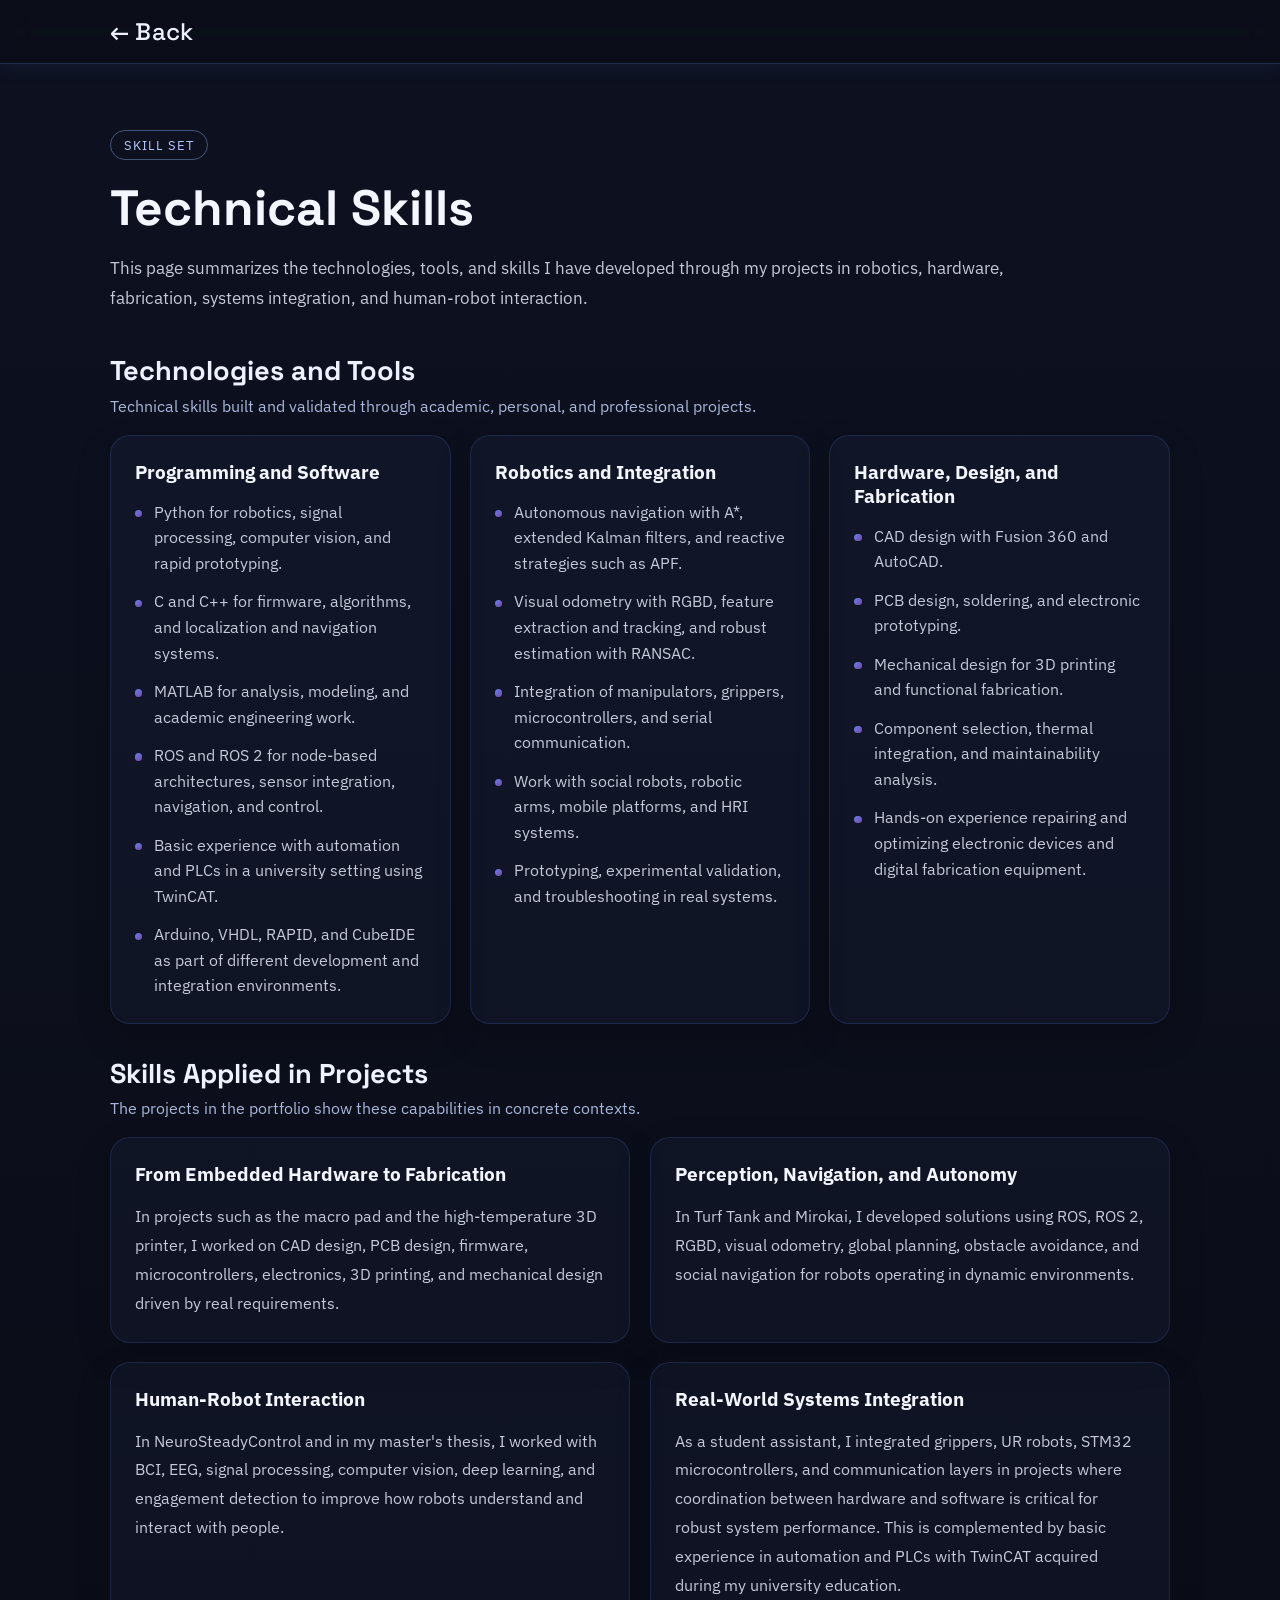
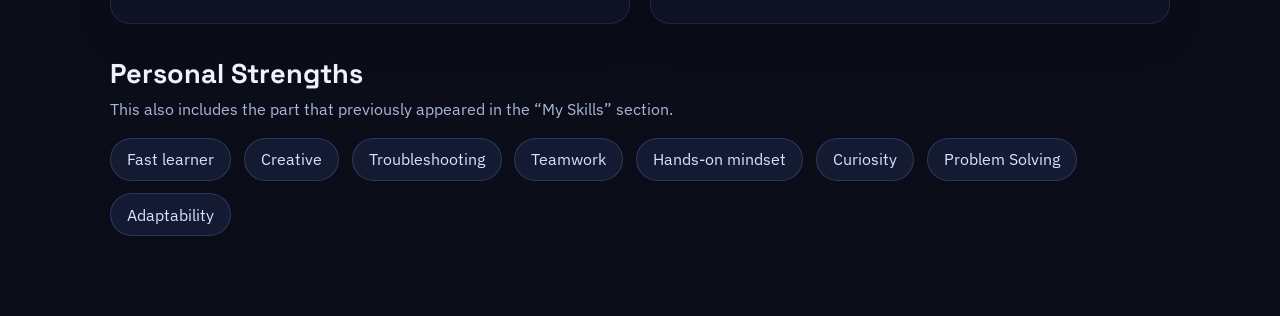
==== conocimientos-tecnicos.html @ 9f920ae0 "Primer commit Portfolio" ====
<!DOCTYPE html>
<html lang="en">
<head>
    <meta charset="UTF-8">
    <meta name="viewport" content="width=device-width, initial-scale=1.0">
    <title>Technical Skills — My Portfolio</title>
    <link rel="preconnect" href="https://fonts.googleapis.com">
    <link rel="preconnect" href="https://fonts.gstatic.com" crossorigin>
    <link href="https://fonts.googleapis.com/css2?family=Space+Grotesk:wght@400;500;700&family=IBM+Plex+Sans:wght@400;500;600&display=swap" rel="stylesheet">
    <link rel="stylesheet" href="style.css">
</head>
<body class="cv-page">
    <nav class="navbar">
        <div class="container">
            <div class="logo"><a class="cv-back" href="index.html">← Back</a></div>
        </div>
    </nav>
    <main class="subpage-main">
        <section class="subpage-hero">
            <p class="cv-kicker">Skill Set</p>
            <h1>Technical Skills</h1>
            <p class="subpage-lead">This page summarizes the technologies, tools, and skills I have developed through my projects in robotics, hardware, fabrication, systems integration, and human-robot interaction.</p>
        </section>

        <section class="info-section">
            <div class="info-section-heading">
                <h2>Technologies and Tools</h2>
                <p>Technical skills built and validated through academic, personal, and professional projects.</p>
            </div>
            <div class="info-grid info-grid-3">
                <article class="info-card">
                    <h3>Programming and Software</h3>
                    <ul class="info-list">
                        <li>Python for robotics, signal processing, computer vision, and rapid prototyping.</li>
                        <li>C and C++ for firmware, algorithms, and localization and navigation systems.</li>
                        <li>MATLAB for analysis, modeling, and academic engineering work.</li>
                        <li>ROS and ROS 2 for node-based architectures, sensor integration, navigation, and control.</li>
                        <li>Basic experience with automation and PLCs in a university setting using TwinCAT.</li>
                        <li>Arduino, VHDL, RAPID, and CubeIDE as part of different development and integration environments.</li>
                    </ul>
                </article>

                <article class="info-card">
                    <h3>Robotics and Integration</h3>
                    <ul class="info-list">
                        <li>Autonomous navigation with A*, extended Kalman filters, and reactive strategies such as APF.</li>
                        <li>Visual odometry with RGBD, feature extraction and tracking, and robust estimation with RANSAC.</li>
                        <li>Integration of manipulators, grippers, microcontrollers, and serial communication.</li>
                        <li>Work with social robots, robotic arms, mobile platforms, and HRI systems.</li>
                        <li>Prototyping, experimental validation, and troubleshooting in real systems.</li>
                    </ul>
                </article>

                <article class="info-card">
                    <h3>Hardware, Design, and Fabrication</h3>
                    <ul class="info-list">
                        <li>CAD design with Fusion 360 and AutoCAD.</li>
                        <li>PCB design, soldering, and electronic prototyping.</li>
                        <li>Mechanical design for 3D printing and functional fabrication.</li>
                        <li>Component selection, thermal integration, and maintainability analysis.</li>
                        <li>Hands-on experience repairing and optimizing electronic devices and digital fabrication equipment.</li>
                    </ul>
                </article>
            </div>
        </section>

        <section class="info-section">
            <div class="info-section-heading">
                <h2>Skills Applied in Projects</h2>
                <p>The projects in the portfolio show these capabilities in concrete contexts.</p>
            </div>
            <div class="info-grid info-grid-2">
                <article class="info-card">
                    <h3>From Embedded Hardware to Fabrication</h3>
                    <p>In projects such as the macro pad and the high-temperature 3D printer, I worked on CAD design, PCB design, firmware, microcontrollers, electronics, 3D printing, and mechanical design driven by real requirements.</p>
                </article>
                <article class="info-card">
                    <h3>Perception, Navigation, and Autonomy</h3>
                    <p>In Turf Tank and Mirokai, I developed solutions using ROS, ROS 2, RGBD, visual odometry, global planning, obstacle avoidance, and social navigation for robots operating in dynamic environments.</p>
                </article>
                <article class="info-card">
                    <h3>Human-Robot Interaction</h3>
                    <p>In NeuroSteadyControl and in my master's thesis, I worked with BCI, EEG, signal processing, computer vision, deep learning, and engagement detection to improve how robots understand and interact with people.</p>
                </article>
                <article class="info-card">
                    <h3>Real-World Systems Integration</h3>
                    <p>As a student assistant, I integrated grippers, UR robots, STM32 microcontrollers, and communication layers in projects where coordination between hardware and software is critical for robust system performance. This is complemented by basic experience in automation and PLCs with TwinCAT acquired during my university education.</p>
                </article>
            </div>
        </section>

        <section class="info-section">
            <div class="info-section-heading">
                <h2>Personal Strengths</h2>
                <p>This also includes the part that previously appeared in the “My Skills” section.</p>
            </div>
            <div class="tag-cloud">
                <span>Fast learner</span>
                <span>Creative</span>
                <span>Troubleshooting</span>
                <span>Teamwork</span>
                <span>Hands-on mindset</span>
                <span>Curiosity</span>
                <span>Problem Solving</span>
                <span>Adaptability</span>
            </div>
        </section>
    </main>
</body>
</html>
---- style.css ----
* {
    margin: 0;
    padding: 0;
    box-sizing: border-box;
}

body {
    font-family: 'Segoe UI', Tahoma, Geneva, Verdana, sans-serif;
    background: #0f0f1e;
    color: #fff;
    overflow-x: hidden;
}

.container {
    max-width: 1200px;
    margin: 0 auto;
    padding: 0 20px;
}

/* Fondo animado con olas */
.wave-background {
    position: fixed;
    top: 0;
    left: 0;
    width: 100%;
    height: 100%;
    z-index: -1;
    background: #0f0f1e;
}

.waves {
    width: 100%;
    height: 100%;
    position: absolute;
    top: 0;
    left: 0;
}

.wave-group {
    opacity: 0.9;
}

.wave-line {
    fill: none;
    stroke: #667eea;
    stroke-width: 1.2;
    stroke-linecap: round;
    filter: drop-shadow(0 0 3px rgba(102, 126, 234, 0.6));
    /* animation handled by inline SVG <animate> to keep endpoints fixed */
    animation: none;
    transform-origin: center;
}

.wave-line:nth-child(odd) {
    stroke: #667eea;
}

.wave-line:nth-child(even) {
    stroke: #764ba2;
}

@keyframes waveOscillate {
    0%, 100% {
        transform: translateY(0px) scaleY(1);
    }
    12.5% {
        transform: translateY(-16px) scaleY(0.96);
    }
    25% {
        transform: translateY(-24px) scaleY(0.92);
    }
    37.5% {
        transform: translateY(-16px) scaleY(0.96);
    }
    50% {
        transform: translateY(0px) scaleY(1);
    }
    62.5% {
        transform: translateY(16px) scaleY(1.04);
    }
    75% {
        transform: translateY(24px) scaleY(1.08);
    }
    87.5% {
        transform: translateY(16px) scaleY(1.04);
    }
}

/* Navegación */
.navbar {
    position: fixed;
    top: 0;
    width: 100%;
    background: rgba(15, 15, 30, 0.7);
    backdrop-filter: blur(15px);
    z-index: 1000;
    box-shadow: 0 2px 20px rgba(102, 126, 234, 0.1);
    border-bottom: 1px solid rgba(102, 126, 234, 0.1);
}

.navbar .container {
    display: flex;
    justify-content: space-between;
    align-items: center;
    padding: 1rem 20px;
}

.logo {
    font-size: 1.5rem;
    font-weight: bold;
    position: relative;
    display: flex;
    align-items: center;
    gap: 10px;
}

.logo-text {
    background: linear-gradient(135deg, #667eea 0%, #764ba2 100%);
    -webkit-background-clip: text;
    -webkit-text-fill-color: transparent;
}

.logo-animation {
    width: 20px;
    height: 20px;
    border: 2px solid #667eea;
    border-radius: 50%;
    animation: spinLogo 3s linear infinite;
}

@keyframes spinLogo {
    0% {
        transform: rotate(0deg);
        border-color: #667eea;
    }
    50% {
        border-color: #764ba2;
    }
    100% {
        transform: rotate(360deg);
        border-color: #667eea;
    }
}

.nav-links {
    display: flex;
    list-style: none;
    gap: 2rem;
}

.nav-links a {
    color: #fff;
    text-decoration: none;
    transition: all 0.3s ease;
    position: relative;
    font-size: 0.95rem;
}

.nav-links a:hover {
    color: #667eea;
}

.nav-links a::after {
    content: '';
    position: absolute;
    bottom: -5px;
    left: 0;
    width: 0;
    height: 2px;
    background: linear-gradient(135deg, #667eea 0%, #764ba2 100%);
    transition: width 0.3s ease;
}

.nav-links a:hover::after {
    width: 100%;
}

/* Sección Hero */
.hero {
    margin-top: 80px;
    min-height: 100vh;
    display: flex;
    flex-direction: column;
    align-items: center;
    justify-content: center;
    background: transparent;
    position: relative;
    overflow: hidden;
}

.hero-shapes {
    position: absolute;
    width: 100%;
    height: 100%;
    z-index: 0;
    display: none;
}

.shape {
    position: absolute;
    border: 2px solid rgba(102, 126, 234, 0.2);
}

.shape-1 {
    width: 300px;
    height: 300px;
    border-radius: 50%;
    top: 10%;
    left: 5%;
    animation: moveShape1 8s ease-in-out infinite;
}

.shape-2 {
    width: 200px;
    height: 200px;
    border-radius: 30%;
    top: 60%;
    right: 10%;
    animation: moveShape2 10s ease-in-out infinite;
}

.shape-3 {
    width: 250px;
    height: 250px;
    border-radius: 60%;
    bottom: 10%;
    left: 50%;
    animation: moveShape3 12s ease-in-out infinite;
}

@keyframes moveShape1 {
    0%, 100% { transform: translate(0, 0); }
    50% { transform: translate(50px, -50px); }
}

@keyframes moveShape2 {
    0%, 100% { transform: translate(0, 0); }
    50% { transform: translate(-50px, 50px); }
}

@keyframes moveShape3 {
    0%, 100% { transform: translate(0, 0); }
    50% { transform: translate(50px, 50px); }
}

.hero-content {
    text-align: center;
    z-index: 2;
    position: relative;
}

.title-wrapper {
    margin-bottom: 2rem;
    perspective: 1000px;
}

.hero-title {
    font-size: 4rem;
    font-weight: 900;
    margin-bottom: 1rem;
    text-shadow: 0 10px 40px rgba(102, 126, 234, 0.3);
    letter-spacing: 3px;
}

.letter {
    display: inline-block;
    animation: letterBounce 2.0s ease infinite;
}

.letter:nth-child(1) { animation-delay: 0s; }
.letter:nth-child(2) { animation-delay: 0.1s; }
.letter:nth-child(3) { animation-delay: 0.2s; }
.letter:nth-child(4) { animation-delay: 0.3s; }
.letter:nth-child(5) { animation-delay: 0.4s; }
.letter:nth-child(6) { animation-delay: 0.5s; }
.letter:nth-child(7) { animation-delay: 0.6s; }
.letter:nth-child(8) { animation-delay: 0.7s; }
.letter:nth-child(9) { animation-delay: 0.8s; }
.letter:nth-child(10) { animation-delay: 0.9s; }
.letter:nth-child(11) { animation-delay: 1.0s; }
.letter:nth-child(12) { animation-delay: 1.1s; }
.letter:nth-child(13) { animation-delay: 1.2s; }
.letter:nth-child(14) { animation-delay: 1.3s; }
.letter:nth-child(15) { animation-delay: 1.4s; }
.letter:nth-child(16) { animation-delay: 1.5s; }
.letter:nth-child(17) { animation-delay: 1.6s; }
.letter:nth-child(18) { animation-delay: 1.7s; }
.letter:nth-child(19) { animation-delay: 1.8s; }
.letter:nth-child(20) { animation-delay: 1.9s; }
.letter:nth-child(21) { animation-delay: 2.0s; }
.letter:nth-child(22) { animation-delay: 2.1s; }
.letter:nth-child(23) { animation-delay: 2.2s; }
.letter:nth-child(24) { animation-delay: 2.3s; }
.letter:nth-child(25) { animation-delay: 2.4s; }
@keyframes letterBounce {
    0%, 100% { transform: translateY(0); color: #667eea; }
    50% { transform: translateY(-20px); color: #764ba2; }
}

.hero-subtitle {
    font-size: 1.5rem;
    color: #bbb;
    margin-bottom: 3rem;
    animation: fadeInScale 0.8s ease 0.3s both;
}

@keyframes fadeInScale {
    from {
        opacity: 0;
        transform: scale(0.8);
    }
    to {
        opacity: 1;
        transform: scale(1);
    }
}

.cta-buttons {
    display: flex;
    gap: 1rem;
    justify-content: center;
    flex-wrap: wrap;
    animation: fadeInScale 0.8s ease 0.5s both;
}

.btn-primary {
    padding: 14px 45px;
    font-size: 1rem;
    background: linear-gradient(135deg, #667eea 0%, #764ba2 100%);
    color: #fff;
    border: none;
    border-radius: 50px;
    cursor: pointer;
    font-weight: bold;
    transition: all 0.3s ease;
    box-shadow: 0 5px 20px rgba(102, 126, 234, 0.4);
}

.btn-primary:hover {
    transform: translateY(-3px);
    box-shadow: 0 10px 40px rgba(102, 126, 234, 0.6);
}

.btn-primary:active {
    transform: translateY(-1px);
}

.btn-secondary {
    padding: 14px 45px;
    font-size: 1rem;
    background: transparent;
    color: #667eea;
    border: 2px solid #667eea;
    border-radius: 50px;
    cursor: pointer;
    font-weight: bold;
    transition: all 0.3s ease;
}

.btn-secondary:hover {
    background: rgba(102, 126, 234, 0.1);
    transform: translateY(-3px);
    box-shadow: 0 10px 40px rgba(102, 126, 234, 0.3);
}

.scroll-indicator {
    position: absolute;
    bottom: 30px;
    left: 50%;
    transform: translateX(-50%);
    z-index: 2;
}

.mouse {
    width: 26px;
    height: 40px;
    border: 2px solid #667eea;
    border-radius: 13px;
    position: relative;
    animation: scroll 1.5s infinite;
}

.mouse::after {
    content: '';
    position: absolute;
    top: 8px;
    left: 50%;
    width: 2px;
    height: 8px;
    background: #667eea;
    border-radius: 1px;
    animation: scrollDot 1.5s infinite;
    transform: translateX(-50%);
}

@keyframes scroll {
    0%, 100% { transform: translateX(-50%) translateY(0); opacity: 1; }
    50% { opacity: 0.5; }
}

@keyframes scrollDot {
    0%, 100% { transform: translateX(-50%) translateY(0); opacity: 0; }
    50% { opacity: 1; }
}

/* Sección Habilidades */
.skills {
    padding: 100px 0;
    background: transparent;
    position: relative;
}

.section-title {
    text-align: center;
    font-size: 2.5rem;
    margin-bottom: 4rem;
    background: linear-gradient(135deg, #667eea 0%, #764ba2 100%);
    -webkit-background-clip: text;
    -webkit-text-fill-color: transparent;
    animation: fadeInDown 0.8s ease;
}

@keyframes fadeInDown {
    from {
        opacity: 0;
        transform: translateY(-30px);
    }
    to {
        opacity: 1;
        transform: translateY(0);
    }
}

.skills-grid {
    display: grid;
    grid-template-columns: repeat(auto-fit, minmax(250px, 1fr));
    gap: 2rem;
}

.skill-card {
    background: rgba(102, 126, 234, 0.05);
    border: 1px solid rgba(102, 126, 234, 0.2);
    padding: 2rem;
    border-radius: 15px;
    text-align: center;
    transition: all 0.3s ease;
    cursor: pointer;
    position: relative;
    overflow: hidden;
}

.skill-card::before {
    content: '';
    position: absolute;
    top: -50%;
    left: -50%;
    width: 200%;
    height: 200%;
    background: linear-gradient(45deg, transparent, rgba(102, 126, 234, 0.1), transparent);
    animation: shimmer 3s infinite;
}

@keyframes shimmer {
    0% { transform: translate(-100%, -100%) rotate(45deg); }
    100% { transform: translate(100%, 100%) rotate(45deg); }
}

.skill-card:hover {
    transform: translateY(-10px);
    background: rgba(102, 126, 234, 0.15);
    border-color: rgba(102, 126, 234, 0.5);
    box-shadow: 0 15px 40px rgba(102, 126, 234, 0.2);
}

.skill-icon {
    font-size: 3rem;
    margin-bottom: 1rem;
    animation: iconBounce 2s ease-in-out infinite;
}

.skill-card:nth-child(1) .skill-icon { animation-delay: 0s; }
.skill-card:nth-child(2) .skill-icon { animation-delay: 0.2s; }
.skill-card:nth-child(3) .skill-icon { animation-delay: 0.4s; }
.skill-card:nth-child(4) .skill-icon { animation-delay: 0.6s; }
.skill-card:nth-child(5) .skill-icon { animation-delay: 0.8s; }
.skill-card:nth-child(6) .skill-icon { animation-delay: 1s; }
.skill-card:nth-child(7) .skill-icon { animation-delay: 1.2s; }
.skill-card:nth-child(8) .skill-icon { animation-delay: 1.4s; }

@keyframes iconBounce {
    0%, 100% { transform: translateY(0); }
    50% { transform: translateY(-10px); }
}

.skill-card h3 {
    font-size: 1.3rem;
    margin-bottom: 1rem;
}

.skill-bar {
    width: 100%;
    height: 8px;
    background: rgba(102, 126, 234, 0.1);
    border-radius: 10px;
    overflow: hidden;
    margin-bottom: 0.5rem;
}

.skill-progress {
    height: 100%;
    background: linear-gradient(90deg, #667eea 0%, #764ba2 100%);
    border-radius: 10px;
    animation: fillProgress 1.5s ease-out forwards;
}

@keyframes fillProgress {
    from { width: 0 !important; }
}

.skill-card p {
    color: #bbb;
    font-size: 0.9rem;
}

/* Sección Proyectos */
.projects {
    padding: 100px 0;
    background: transparent;
}

.projects-grid {
    display: grid;
    grid-template-columns: repeat(auto-fit, minmax(300px, 1fr));
    gap: 2rem;
}

.project-card {
    border-radius: 15px;
    overflow: hidden;
    cursor: pointer;
    transition: all 0.3s ease;
    box-shadow: 0 5px 20px rgba(0, 0, 0, 0.5);
    position: relative;
    height: 350px;
    display: flex;
    flex-direction: column;
    animation: slideUp 0.8s ease;
}

.project-card-1 { animation-delay: 0s; }
.project-card-2 { animation-delay: 0.2s; }
.project-card-3 { animation-delay: 0.4s; }

@keyframes slideUp {
    from {
        opacity: 0;
        transform: translateY(30px);
    }
    to {
        opacity: 1;
        transform: translateY(0);
    }
}

.project-card:hover {
    transform: scale(1.05);
    box-shadow: 0 15px 40px rgba(102, 126, 234, 0.3);
}

.project-image {
    width: 100%;
    height: 200px;
    transition: all 0.3s ease;
    filter: brightness(0.8);
}

.project-card:hover .project-image {
    filter: brightness(1.2);
}

.project-overlay {
    padding: 1.5rem;
    background: linear-gradient(135deg, rgba(15, 15, 30, 0.95), rgba(15, 15, 30, 0.8));
    flex: 1;
    display: flex;
    flex-direction: column;
    justify-content: flex-end;
    opacity: 0;
    transition: all 0.3s ease;
}

.project-card:hover .project-overlay {
    opacity: 1;
}

.project-overlay h3 {
    font-size: 1.3rem;
    margin-bottom: 0.5rem;
}

.project-overlay p {
    color: #bbb;
    margin-bottom: 1rem;
    font-size: 0.9rem;
}

.project-link {
    color: #667eea;
    text-decoration: none;
    font-weight: bold;
    transition: all 0.3s ease;
    display: inline-block;
}

.project-link:hover {
    transform: translateX(5px);
    color: #764ba2;
}

/* Sección Videos */
.videos {
    padding: 100px 0;
    background: transparent;
}

.videos-grid {
    display: grid;
    grid-template-columns: repeat(auto-fit, minmax(300px, 1fr));
    gap: 2rem;
}

/* Styles for "Más sobre mí" 2x2 grid */
.more-grid {
    display: grid;
    grid-template-columns: repeat(2, 1fr);
    gap: 2rem;
    align-items: stretch;
}

.more-card {
    display: block;
    background: rgba(102, 126, 234, 0.04);
    border: 1px solid rgba(102, 126, 234, 0.12);
    border-radius: 12px;
    overflow: hidden;
    text-decoration: none;
    color: inherit;
    transition: transform 0.25s ease, box-shadow 0.25s ease;
}

.more-card:hover {
    transform: translateY(-8px);
    box-shadow: 0 15px 40px rgba(102, 126, 234, 0.15);
}

.more-card h3 {
    padding: 1rem;
    font-size: 1.1rem;
}

.section-note {
    margin-top: 0.8rem;
    color: #bbb;
    font-size: 0.95rem;
}

.video-card {
    background: rgba(102, 126, 234, 0.05);
    border: 1px solid rgba(102, 126, 234, 0.2);
    border-radius: 15px;
    overflow: hidden;
    transition: all 0.3s ease;
    cursor: pointer;
}

.video-card:hover {
    transform: translateY(-10px);
    border-color: rgba(102, 126, 234, 0.6);
    box-shadow: 0 15px 40px rgba(102, 126, 234, 0.2);
}

.video-container {
    position: relative;
    width: 100%;
    padding-bottom: 56.25%;
    background: #000;
    overflow: hidden;
    border-radius: 15px;
}

.video-container video {
    position: absolute;
    top: 0;
    left: 0;
    width: 100%;
    height: 100%;
    object-fit: cover;
}

.video-overlay {
    position: absolute;
    top: 0;
    left: 0;
    width: 100%;
    height: 100%;
    background: rgba(0, 0, 0, 0.4);
    display: flex;
    align-items: center;
    justify-content: center;
    opacity: 0;
    transition: all 0.3s ease;
}

.video-card:hover .video-overlay {
    opacity: 1;
}

.play-icon {
    width: 60px;
    height: 60px;
    background: linear-gradient(135deg, #667eea 0%, #764ba2 100%);
    border-radius: 50%;
    display: flex;
    align-items: center;
    justify-content: center;
    font-size: 1.5rem;
    animation: pulse 1.5s ease-in-out infinite;
}

@keyframes pulse {
    0%, 100% { transform: scale(1); }
    50% { transform: scale(1.2); }
}

.video-card h3 {
    padding: 1.5rem 1.5rem 0.5rem;
    font-size: 1.2rem;
}

.video-card p {
    padding: 0 1.5rem 1.5rem;
    color: #bbb;
    font-size: 0.9rem;
}

/* Sección Estadísticas */
.stats {
    padding: 80px 0;
    background: transparent;
    position: relative;
    overflow: hidden;
}

.stats .container {
    display: grid;
    grid-template-columns: repeat(auto-fit, minmax(200px, 1fr));
    gap: 2rem;
}

.stat-item {
    text-align: center;
    animation: fadeInUp 0.8s ease;
}

.stat-number {
    font-size: 3.5rem;
    font-weight: 900;
    margin-bottom: 0.5rem;
    color: #fff;
    text-shadow: 0 5px 15px rgba(0, 0, 0, 0.2);
}

.stat-item p {
    font-size: 1.1rem;
    color: rgba(255, 255, 255, 0.9);
}

/* Sección Contacto */
.contact {
    padding: 100px 0;
    background: transparent;
}

.contact-content {
    display: grid;
    grid-template-columns: 1fr 1fr;
    gap: 4rem;
    align-items: center;
}

.contact-form {
    display: flex;
    flex-direction: column;
    gap: 1.5rem;
}

.form-group {
    position: relative;
}

.form-group input,
.form-group textarea {
    width: 100%;
    padding: 15px;
    border: none;
    border-bottom: 2px solid rgba(102, 126, 234, 0.3);
    background: transparent;
    color: #fff;
    font-family: inherit;
    font-size: 1rem;
    transition: all 0.3s ease;
}

.form-group input::placeholder,
.form-group textarea::placeholder {
    color: #666;
}

.form-group input:focus,
.form-group textarea:focus {
    outline: none;
    border-bottom-color: #667eea;
    background: rgba(102, 126, 234, 0.05);
}

.form-border {
    position: absolute;
    bottom: -2px;
    left: 0;
    width: 0;
    height: 2px;
    background: linear-gradient(90deg, #667eea 0%, #764ba2 100%);
    transition: width 0.3s ease;
}

.form-group input:focus ~ .form-border,
.form-group textarea:focus ~ .form-border {
    width: 100%;
}

.contact-form button {
    margin-top: 1rem;
}

.contact-info {
    display: flex;
    flex-direction: column;
    gap: 2rem;
}

.info-item {
    display: flex;
    align-items: center;
    gap: 1rem;
    animation: slideInRight 0.8s ease;
}

@keyframes slideInRight {
    from {
        opacity: 0;
        transform: translateX(30px);
    }
    to {
        opacity: 1;
        transform: translateX(0);
    }
}

.info-icon {
    font-size: 2rem;
    width: 50px;
    height: 50px;
    display: flex;
    align-items: center;
    justify-content: center;
    background: rgba(102, 126, 234, 0.1);
    border-radius: 50%;
}

.contact-info p {
    color: #bbb;
}

.social-links {
    display: flex;
    gap: 1rem;
    margin-top: 1rem;
}

.social-icon {
    width: 50px;
    height: 50px;
    display: flex;
    align-items: center;
    justify-content: center;
    background: rgba(102, 126, 234, 0.1);
    border: 1px solid rgba(102, 126, 234, 0.3);
    border-radius: 50%;
    color: #667eea;
    text-decoration: none;
    font-size: 1.2rem;
    transition: all 0.3s ease;
    cursor: pointer;
}

.social-icon:hover {
    background: rgba(102, 126, 234, 0.2);
    border-color: #667eea;
    transform: translateY(-5px);
    box-shadow: 0 5px 15px rgba(102, 126, 234, 0.2);
}

/* CV Page */
.cv-page {
    font-family: 'IBM Plex Sans', 'Segoe UI', Tahoma, Geneva, Verdana, sans-serif;
    min-height: 100vh;
    background:
        radial-gradient(1200px 500px at -10% -20%, rgba(84, 129, 255, 0.22), transparent 65%),
        radial-gradient(1000px 600px at 110% 120%, rgba(118, 75, 162, 0.2), transparent 70%),
        linear-gradient(180deg, #0d1120 0%, #0a0d17 100%);
}

.cv-page .navbar {
    background: rgba(10, 13, 23, 0.7);
    border-bottom: 1px solid rgba(125, 164, 255, 0.2);
}

.cv-page .container {
    max-width: 1100px;
}

.cv-back {
    color: #eef2ff;
    text-decoration: none;
    font-family: 'Space Grotesk', sans-serif;
    font-weight: 500;
    letter-spacing: 0.01em;
    transition: color 0.25s ease;
}

.cv-back:hover {
    color: #9ab6ff;
}

.cv-main {
    max-width: 1100px;
    margin: 0 auto;
    padding: 130px 20px 70px;
}

.cv-hero {
    margin-bottom: 2rem;
    padding: 1.5rem 0;
    animation: fadeInDown 0.7s ease;
}

.cv-kicker {
    display: inline-block;
    padding: 0.35rem 0.8rem;
    border: 1px solid rgba(154, 182, 255, 0.4);
    border-radius: 999px;
    color: #b7c9ff;
    font-size: 0.82rem;
    margin-bottom: 1rem;
    text-transform: uppercase;
    letter-spacing: 0.08em;
}

.cv-hero h1 {
    font-family: 'Space Grotesk', sans-serif;
    font-size: clamp(2rem, 5vw, 3.2rem);
    font-weight: 700;
    color: #f4f7ff;
    line-height: 1.1;
    margin-bottom: 0.8rem;
}

.cv-role {
    color: #b5bfd8;
    font-size: clamp(1rem, 2.5vw, 1.2rem);
    max-width: 820px;
}

.cv-tags {
    display: flex;
    flex-wrap: wrap;
    gap: 0.6rem;
    margin-top: 1.2rem;
}

.cv-tags span {
    font-size: 0.86rem;
    color: #d4ddff;
    background: rgba(104, 143, 255, 0.15);
    border: 1px solid rgba(125, 164, 255, 0.25);
    padding: 0.35rem 0.75rem;
    border-radius: 999px;
}

.cv-grid {
    display: grid;
    grid-template-columns: repeat(2, minmax(0, 1fr));
    gap: 1.2rem;
}

.cv-card {
    background: linear-gradient(165deg, rgba(17, 24, 44, 0.94), rgba(9, 13, 24, 0.94));
    border: 1px solid rgba(125, 164, 255, 0.18);
    border-radius: 16px;
    padding: 1.35rem;
    box-shadow: 0 14px 30px rgba(4, 7, 16, 0.35);
    animation: slideUp 0.6s ease;
}

.cv-card-wide {
    grid-column: 1 / -1;
}

.cv-card h2 {
    font-family: 'Space Grotesk', sans-serif;
    color: #e7eeff;
    font-size: 1.25rem;
    margin-bottom: 0.95rem;
}

.cv-card p {
    color: #c2cadf;
    line-height: 1.65;
}

.cv-item + .cv-item {
    margin-top: 1.1rem;
    padding-top: 1rem;
    border-top: 1px dashed rgba(129, 162, 244, 0.25);
}

.cv-item-head {
    display: flex;
    justify-content: space-between;
    gap: 1rem;
    align-items: baseline;
    margin-bottom: 0.4rem;
}

.cv-item-head h3 {
    color: #f1f5ff;
    font-size: 1rem;
    font-weight: 600;
}

.cv-item-head p {
    color: #97aadb;
    font-size: 0.9rem;
    white-space: nowrap;
}

.cv-list {
    list-style: none;
    display: grid;
    gap: 0.7rem;
}

.cv-list li {
    color: #c6cee3;
    padding-left: 1.1rem;
    position: relative;
    line-height: 1.45;
}

.cv-list li::before {
    content: '';
    position: absolute;
    left: 0;
    top: 0.62rem;
    width: 0.48rem;
    height: 0.48rem;
    border-radius: 50%;
    background: linear-gradient(135deg, #7da4ff, #8a6adf);
}

.cv-contact-list li::before {
    background: linear-gradient(135deg, #5fe6c0, #6aa0ff);
}

.portfolio-intro {
    display: grid;
    grid-template-columns: minmax(0, 1.4fr) minmax(280px, 0.9fr);
    gap: 2rem;
    align-items: stretch;
}

.portfolio-copy,
.portfolio-panel,
.info-card,
.cv-download-card {
    background: rgba(102, 126, 234, 0.05);
    border: 1px solid rgba(102, 126, 234, 0.18);
    border-radius: 20px;
    box-shadow: 0 14px 35px rgba(0, 0, 0, 0.18);
}

.portfolio-copy {
    padding: 2rem;
}

.portfolio-copy p + p {
    margin-top: 1rem;
}

.portfolio-copy p,
.portfolio-panel p,
.subpage-lead,
.info-card p,
.timeline-item p,
.cv-download-card p {
    color: #c4c8d8;
    line-height: 1.8;
}

.portfolio-panel {
    padding: 2rem;
}

.portfolio-panel h3,
.info-card h2,
.info-card h3,
.timeline-item h3,
.cv-download-card h2 {
    color: #f4f6ff;
    margin-bottom: 1rem;
}

.portfolio-list,
.info-list {
    list-style: none;
    display: grid;
    gap: 0.8rem;
}

.portfolio-list li,
.info-list li {
    position: relative;
    padding-left: 1.2rem;
    color: #c4c8d8;
    line-height: 1.6;
}

.portfolio-list li::before,
.info-list li::before {
    content: '';
    position: absolute;
    left: 0;
    top: 0.65rem;
    width: 0.45rem;
    height: 0.45rem;
    border-radius: 50%;
    background: linear-gradient(135deg, #667eea, #764ba2);
}

.portfolio-links {
    display: flex;
    flex-wrap: wrap;
    gap: 0.8rem;
    margin-top: 1.5rem;
}

.portfolio-links a,
.tag-cloud span {
    display: inline-flex;
    align-items: center;
    justify-content: center;
    min-height: 42px;
    padding: 0.65rem 1rem;
    border-radius: 999px;
    text-decoration: none;
    color: #d8e1ff;
    background: rgba(102, 126, 234, 0.12);
    border: 1px solid rgba(125, 164, 255, 0.22);
    transition: transform 0.25s ease, background 0.25s ease, border-color 0.25s ease;
}

.portfolio-links a:hover,
.tag-cloud span:hover {
    transform: translateY(-3px);
    background: rgba(102, 126, 234, 0.2);
    border-color: rgba(125, 164, 255, 0.45);
}

.subpage-main {
    max-width: 1100px;
    margin: 0 auto;
    padding: 130px 20px 80px;
}

.subpage-hero {
    margin-bottom: 2.5rem;
}

.subpage-hero h1 {
    font-family: 'Space Grotesk', sans-serif;
    font-size: clamp(2rem, 5vw, 3.1rem);
    margin-bottom: 0.9rem;
    color: #f4f7ff;
}

.subpage-lead {
    max-width: 900px;
    font-size: 1.04rem;
}

.info-section + .info-section {
    margin-top: 2rem;
}

.info-section-heading {
    margin-bottom: 1.2rem;
}

.info-section-heading h2 {
    font-family: 'Space Grotesk', sans-serif;
    color: #eef2ff;
    font-size: 1.7rem;
    margin-bottom: 0.45rem;
}

.info-section-heading p,
.cv-download-label,
.timeline-year,
.cv-download-help {
    color: #aab6d9;
}

.info-grid {
    display: grid;
    gap: 1.2rem;
}

.info-grid-3 {
    grid-template-columns: repeat(3, minmax(0, 1fr));
}

.info-grid-2,
.profile-grid {
    grid-template-columns: repeat(2, minmax(0, 1fr));
}

.info-card {
    padding: 1.5rem;
}

.profile-grid {
    display: grid;
    gap: 1.2rem;
    margin-bottom: 2rem;
}

.profile-card-wide {
    grid-column: 1 / -1;
}

.timeline-list {
    display: grid;
    gap: 1rem;
}

.timeline-item {
    display: grid;
    grid-template-columns: 140px 1fr;
    gap: 1rem;
    padding: 1.4rem 1.5rem;
    background: rgba(102, 126, 234, 0.05);
    border: 1px solid rgba(102, 126, 234, 0.16);
    border-radius: 18px;
}

.timeline-year,
.cv-download-label {
    font-size: 0.85rem;
    text-transform: uppercase;
    letter-spacing: 0.08em;
}

.tag-cloud {
    display: flex;
    flex-wrap: wrap;
    gap: 0.8rem;
}

.cv-download-card {
    display: grid;
    grid-template-columns: minmax(0, 1.5fr) minmax(240px, 0.9fr);
    gap: 1.2rem;
    padding: 1.5rem;
    margin-bottom: 1.5rem;
}

.cv-download-actions {
    display: flex;
    flex-direction: column;
    justify-content: center;
    gap: 0.9rem;
}

.btn-disabled {
    pointer-events: none;
    opacity: 0.7;
    text-align: center;
}

.cv-pdf-viewer {
    grid-column: 1 / -1;
    min-height: 720px;
    border: 1px solid rgba(125, 164, 255, 0.18);
    border-radius: 16px;
    overflow: hidden;
    background: rgba(6, 9, 18, 0.75);
}

.cv-pdf-viewer object {
    width: 100%;
    min-height: 720px;
    display: block;
    background: #ffffff;
}

.cv-pdf-viewer p {
    padding: 1.5rem;
}

.cv-pdf-viewer a {
    color: #9ab6ff;
}

/* Footer */
.footer {
    background: #000;
    padding: 2rem;
    text-align: center;
    color: #666;
    border-top: 1px solid rgba(102, 126, 234, 0.2);
    position: relative;
    overflow: hidden;
}

.footer-content {
    position: relative;
    z-index: 2;
}

.floating-shapes {
    position: absolute;
    top: 0;
    left: 0;
    width: 100%;
    height: 100%;
    z-index: 1;
}

.float-shape {
    position: absolute;
    width: 50px;
    height: 50px;
    border: 1px solid rgba(102, 126, 234, 0.2);
    border-radius: 50%;
    animation: floatAround 6s ease-in-out infinite;
}

.float-shape:nth-child(1) {
    left: 10%;
    top: 50%;
    animation-delay: 0s;
}

.float-shape:nth-child(2) {
    left: 50%;
    top: 30%;
    width: 30px;
    height: 30px;
    animation-delay: 1s;
}

.float-shape:nth-child(3) {
    left: 80%;
    top: 60%;
    width: 40px;
    height: 40px;
    animation-delay: 2s;
}

@keyframes floatAround {
    0%, 100% { transform: translate(0, 0); }
    25% { transform: translate(20px, -20px); }
    50% { transform: translate(0, 20px); }
    75% { transform: translate(-20px, -20px); }
}

/* Responsive */
@media (max-width: 768px) {
    .hero-title {
        font-size: 2rem;
    }

    .nav-links {
        gap: 1rem;
        font-size: 0.8rem;
    }

    .section-title {
        font-size: 1.8rem;
    }

    .cta-buttons {
        flex-direction: column;
    }

    .btn-primary,
    .btn-secondary {
        width: 100%;
    }

    .contact-content {
        grid-template-columns: 1fr;
        gap: 2rem;
    }

    .more-grid {
        grid-template-columns: 1fr;
    }

    .portfolio-intro,
    .info-grid-3,
    .info-grid-2,
    .profile-grid,
    .cv-download-card,
    .timeline-item {
        grid-template-columns: 1fr;
    }

    .cv-main {
        padding-top: 108px;
    }

    .subpage-main {
        padding-top: 108px;
    }

    .cv-pdf-viewer,
    .cv-pdf-viewer object {
        min-height: 520px;
    }

    .cv-grid {
        grid-template-columns: 1fr;
    }

    .cv-card-wide {
        grid-column: auto;
    }

    .cv-item-head {
        flex-direction: column;
        gap: 0.35rem;
    }

    .cv-item-head p {
        white-space: normal;
    }
}
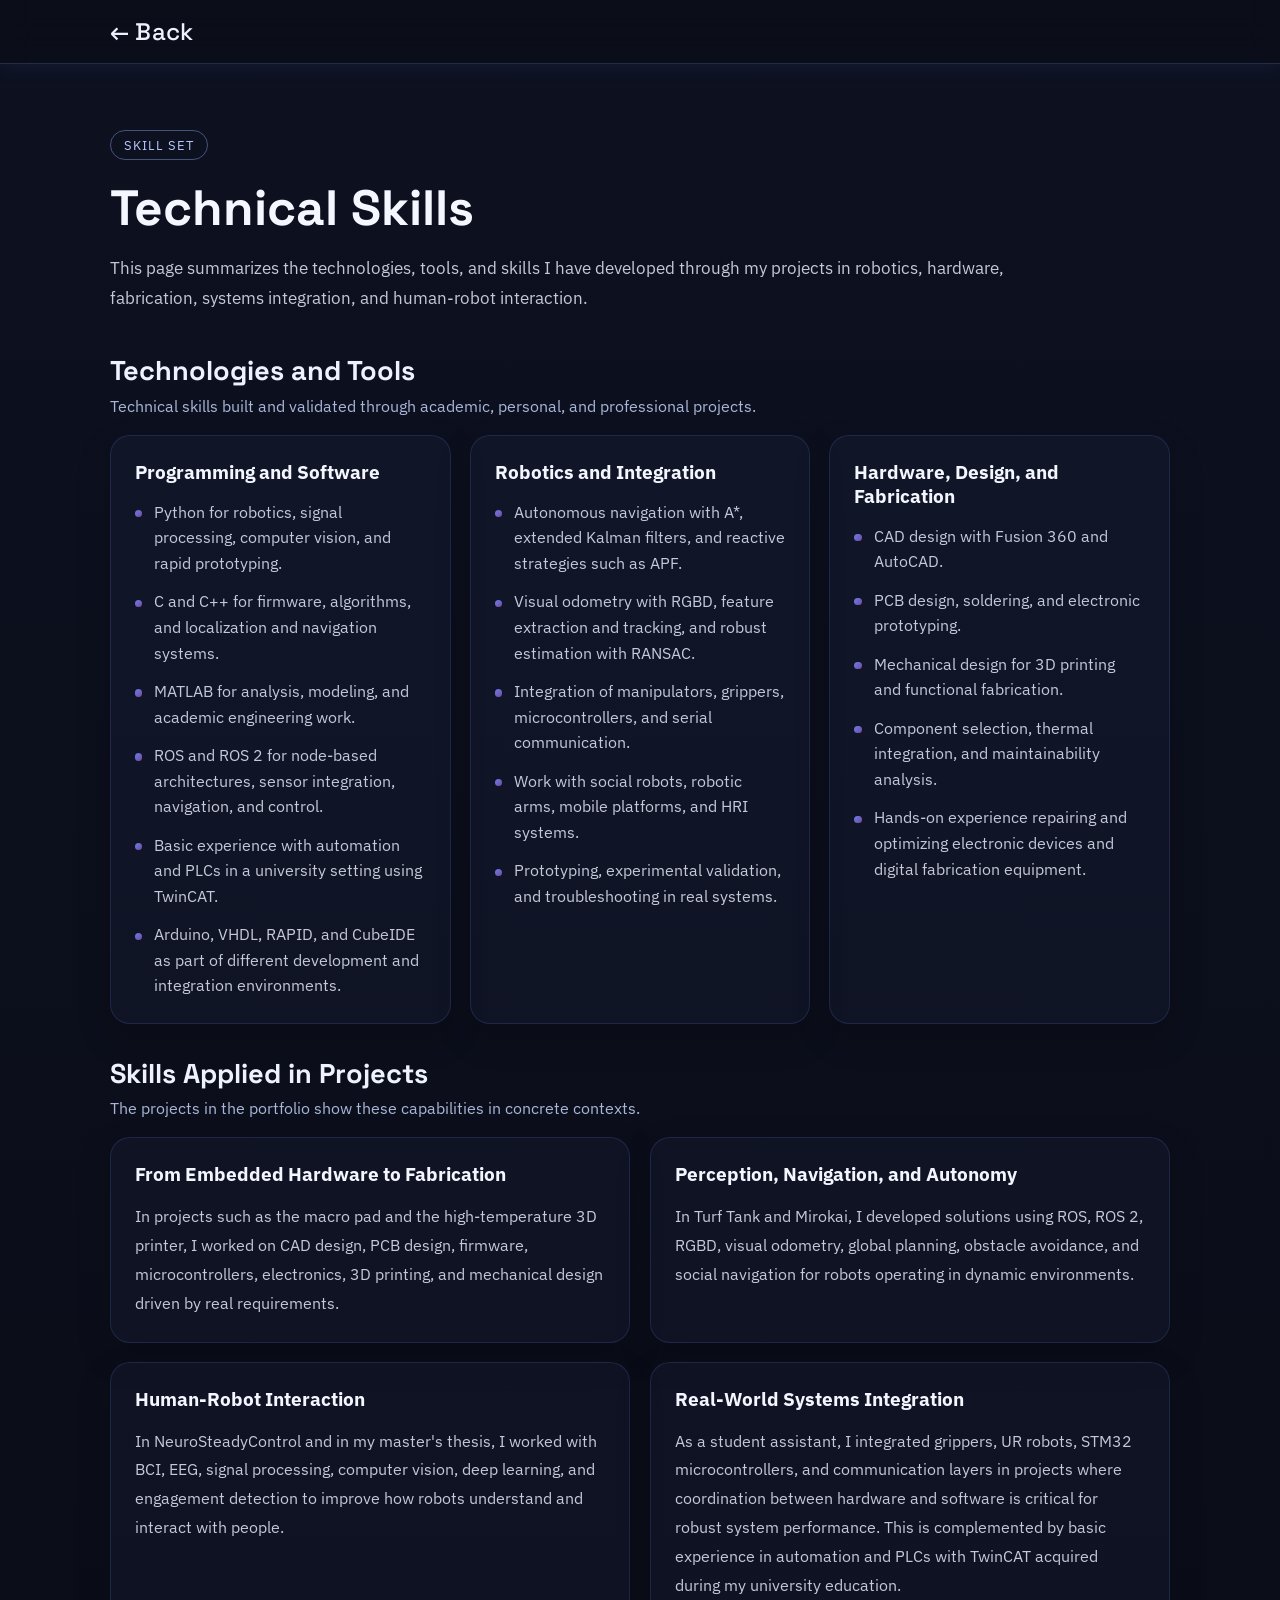
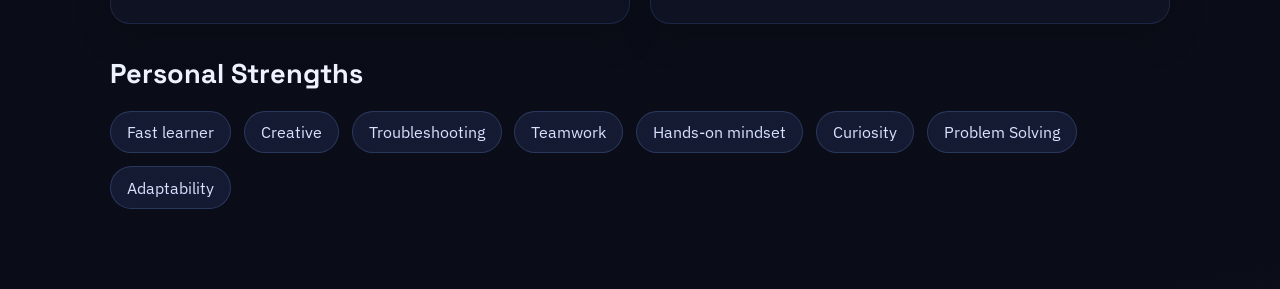
==== commit e416a369: "small fixes and animation" ====
--- a/conocimientos-tecnicos.html
+++ b/conocimientos-tecnicos.html
@@ -92,7 +92,6 @@
         <section class="info-section">
             <div class="info-section-heading">
                 <h2>Personal Strengths</h2>
-                <p>This also includes the part that previously appeared in the “My Skills” section.</p>
             </div>
             <div class="tag-cloud">
                 <span>Fast learner</span>
--- a/style.css
+++ b/style.css
@@ -264,7 +264,7 @@
 
 .letter {
     display: inline-block;
-    animation: letterBounce 2.0s ease infinite;
+    animation: letterBounce 4.2s ease infinite;
 }
 
 .letter:nth-child(1) { animation-delay: 0s; }
@@ -293,8 +293,10 @@
 .letter:nth-child(24) { animation-delay: 2.3s; }
 .letter:nth-child(25) { animation-delay: 2.4s; }
 @keyframes letterBounce {
-    0%, 100% { transform: translateY(0); color: #667eea; }
-    50% { transform: translateY(-20px); color: #764ba2; }
+    0% { transform: translateY(0); color: #667eea; }
+    23.8095% { transform: translateY(-20px); color: #764ba2; }
+    47.619% { transform: translateY(0); color: #667eea; }
+    100% { transform: translateY(0); color: #667eea; }
 }
 
 .hero-subtitle {
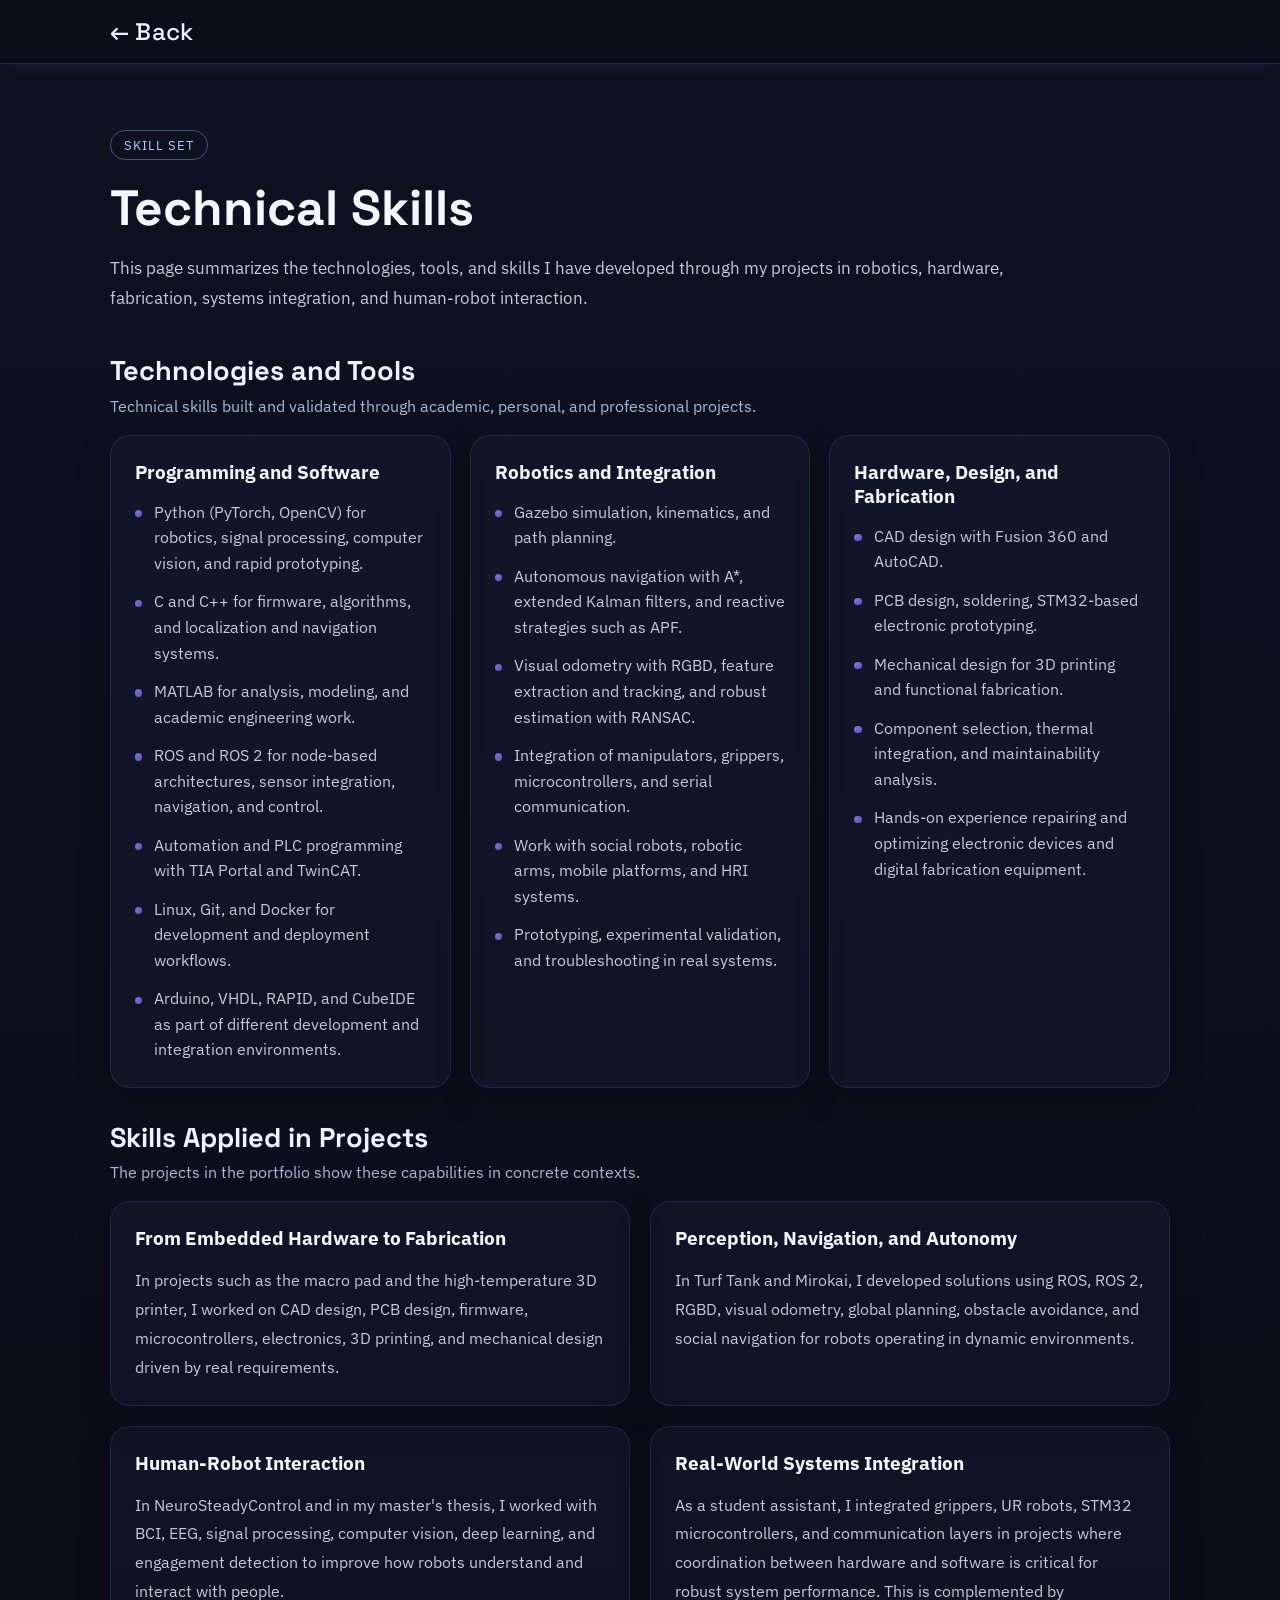
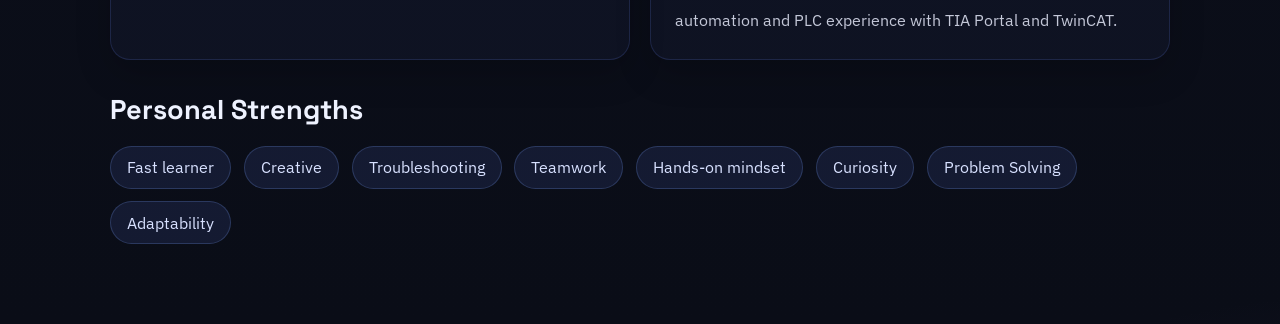
==== commit 61cab644: "CV and logo update" ====
--- a/conocimientos-tecnicos.html
+++ b/conocimientos-tecnicos.html
@@ -4,6 +4,13 @@
     <meta charset="UTF-8">
     <meta name="viewport" content="width=device-width, initial-scale=1.0">
     <title>Technical Skills — My Portfolio</title>
+    <link rel="icon" type="image/jpeg" href="logo_ISM.jpg">
+    <meta property="og:type" content="website">
+    <meta property="og:title" content="Technical Skills — Isaac Sbai Metaich">
+    <meta property="og:description" content="Technologies, tools and skills in robotics, hardware and systems integration.">
+    <meta property="og:url" content="https://isaac-sm.github.io/Portfolio/conocimientos-tecnicos.html">
+    <meta property="og:image" content="https://isaac-sm.github.io/Portfolio/logo_ISM.jpg">
+    <meta name="twitter:card" content="summary">
     <link rel="preconnect" href="https://fonts.googleapis.com">
     <link rel="preconnect" href="https://fonts.gstatic.com" crossorigin>
     <link href="https://fonts.googleapis.com/css2?family=Space+Grotesk:wght@400;500;700&family=IBM+Plex+Sans:wght@400;500;600&display=swap" rel="stylesheet">
@@ -31,11 +38,12 @@
                 <article class="info-card">
                     <h3>Programming and Software</h3>
                     <ul class="info-list">
-                        <li>Python for robotics, signal processing, computer vision, and rapid prototyping.</li>
+                        <li>Python (PyTorch, OpenCV) for robotics, signal processing, computer vision, and rapid prototyping.</li>
                         <li>C and C++ for firmware, algorithms, and localization and navigation systems.</li>
                         <li>MATLAB for analysis, modeling, and academic engineering work.</li>
                         <li>ROS and ROS 2 for node-based architectures, sensor integration, navigation, and control.</li>
-                        <li>Basic experience with automation and PLCs in a university setting using TwinCAT.</li>
+                        <li>Automation and PLC programming with TIA Portal and TwinCAT.</li>
+                        <li>Linux, Git, and Docker for development and deployment workflows.</li>
                         <li>Arduino, VHDL, RAPID, and CubeIDE as part of different development and integration environments.</li>
                     </ul>
                 </article>
@@ -43,6 +51,7 @@
                 <article class="info-card">
                     <h3>Robotics and Integration</h3>
                     <ul class="info-list">
+                        <li>Gazebo simulation, kinematics, and path planning.</li>
                         <li>Autonomous navigation with A*, extended Kalman filters, and reactive strategies such as APF.</li>
                         <li>Visual odometry with RGBD, feature extraction and tracking, and robust estimation with RANSAC.</li>
                         <li>Integration of manipulators, grippers, microcontrollers, and serial communication.</li>
@@ -55,7 +64,7 @@
                     <h3>Hardware, Design, and Fabrication</h3>
                     <ul class="info-list">
                         <li>CAD design with Fusion 360 and AutoCAD.</li>
-                        <li>PCB design, soldering, and electronic prototyping.</li>
+                        <li>PCB design, soldering, STM32-based electronic prototyping.</li>
                         <li>Mechanical design for 3D printing and functional fabrication.</li>
                         <li>Component selection, thermal integration, and maintainability analysis.</li>
                         <li>Hands-on experience repairing and optimizing electronic devices and digital fabrication equipment.</li>
@@ -84,7 +93,7 @@
                 </article>
                 <article class="info-card">
                     <h3>Real-World Systems Integration</h3>
-                    <p>As a student assistant, I integrated grippers, UR robots, STM32 microcontrollers, and communication layers in projects where coordination between hardware and software is critical for robust system performance. This is complemented by basic experience in automation and PLCs with TwinCAT acquired during my university education.</p>
+                    <p>As a student assistant, I integrated grippers, UR robots, STM32 microcontrollers, and communication layers in projects where coordination between hardware and software is critical for robust system performance. This is complemented by automation and PLC experience with TIA Portal and TwinCAT.</p>
                 </article>
             </div>
         </section>
